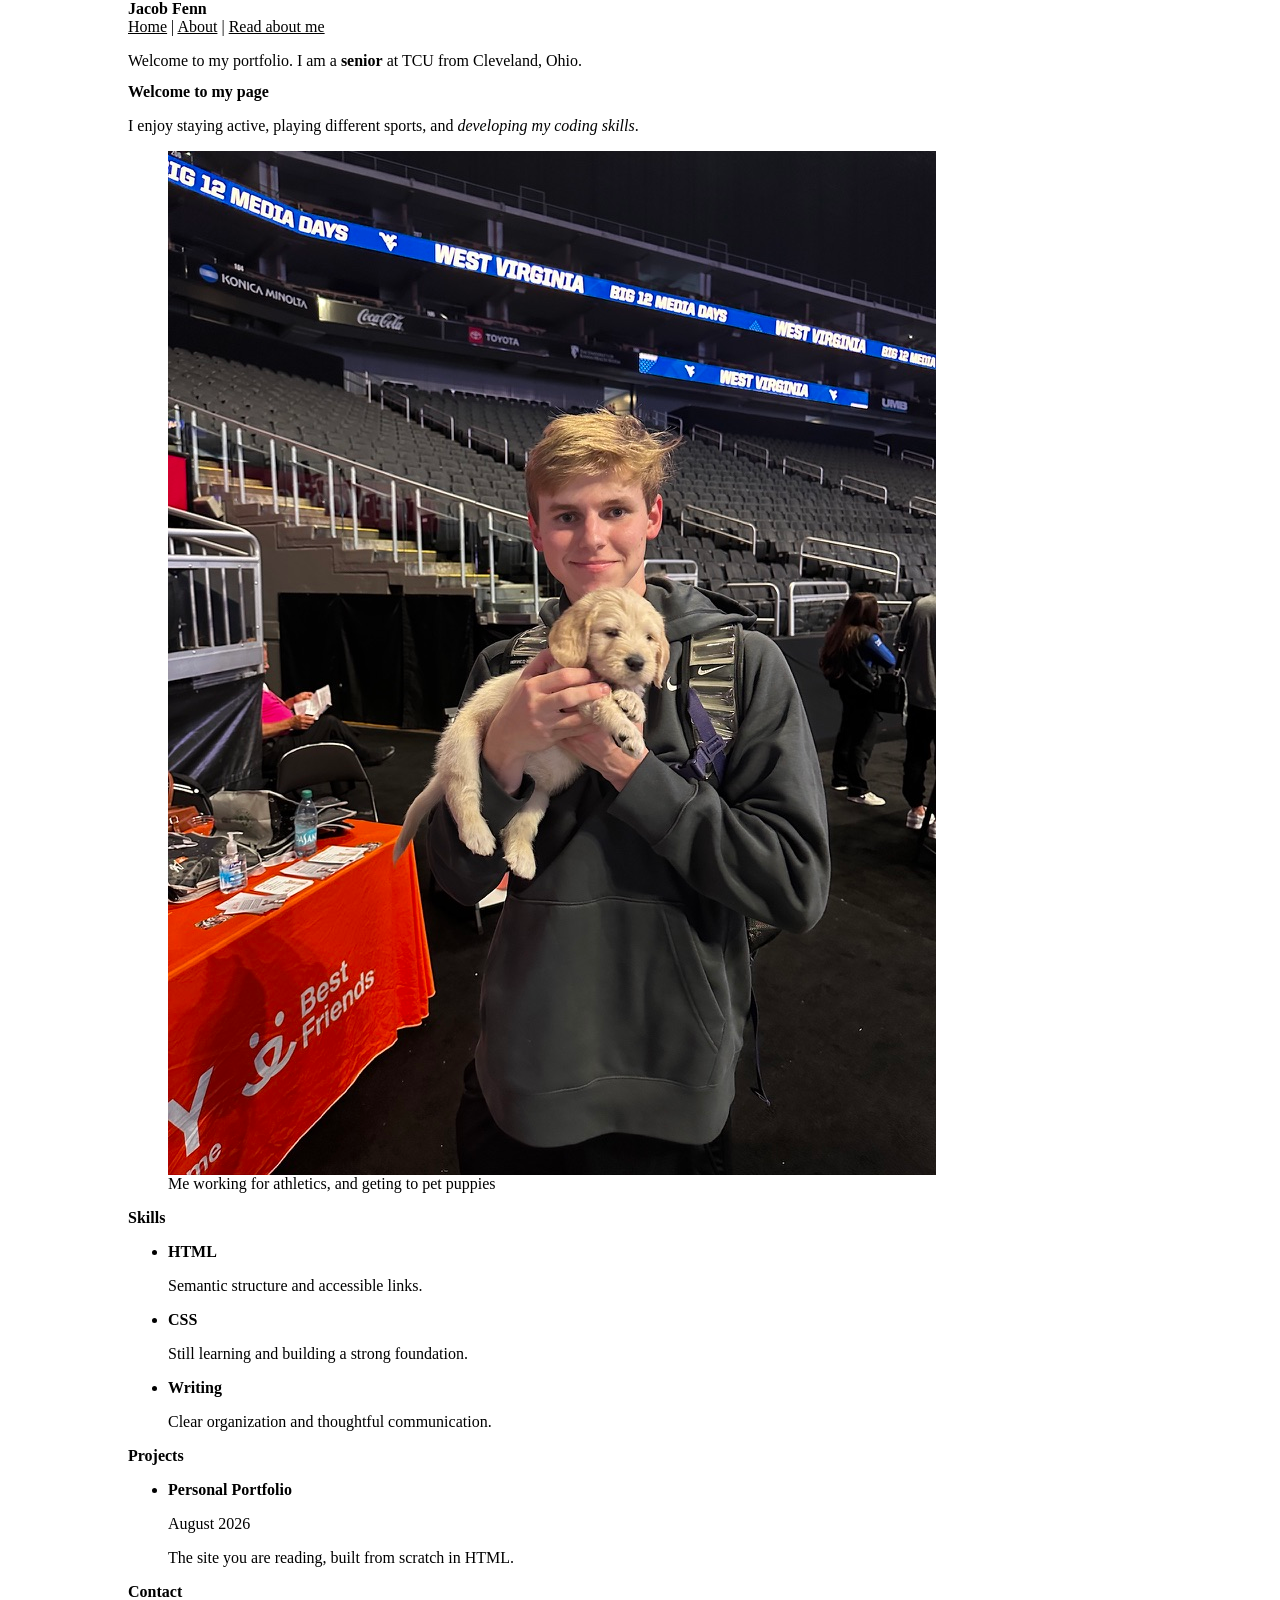
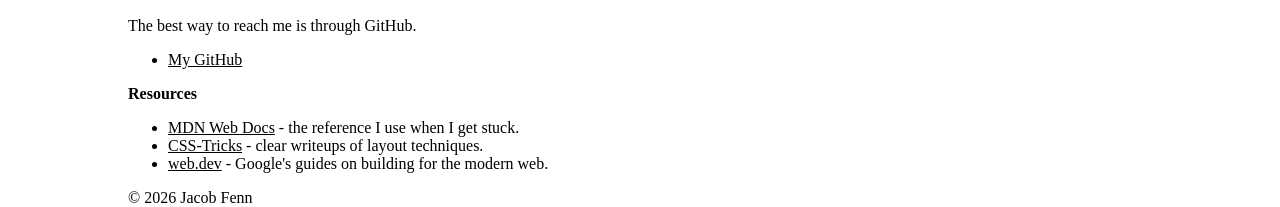
==== index.html @ 876f52a7 "Lab 5 - Linking htmls" ====
<link rel="stylesheet" href="css/styles.css">

<!DOCTYPE html>

<html lang="en">

<head>

    <meta charset="UTF-8">
    <meta name="viewport" content="width=device-width, initial-scale=1.0">
    <title>Jacob Fenn | Home</title>

</head>
<body>
    <header>
        <h1>Jacob Fenn</h1>

        <nav>
            <a href="index.html">Home</a> |
            <a href="about.html">About</a> |
            <a href="#about">Read about me</a>
        </nav>

        <p>
            Welcome to my portfolio. I am a <strong>senior</strong> at TCU from Cleveland, Ohio.
        </p>
    </header>



    <main>
        <section>
            <h2 id="about">Welcome to my page</h2>
            <p>
                I enjoy staying active, playing different sports, and <em>developing
                my coding skills</em>.
            </p>
        </section>

        <figure>
            <img src="images/jacob-with-dog.jpeg" alt="Jacob holding a small dog inside a sports arena" style="max-width: 100%">

            <figcaption>Me working for athletics, and geting to pet puppies</figcaption>
        </figure>

        <section id="skills">
            <h2>Skills</h2>
            <ul class="skills-grid">


                <li class="skill-card">
                    <h3>HTML</h3>
                    <p>Semantic structure and accessible links.</p>
                </li>
                <li class="skill-card">
                    <h3>CSS</h3>
                    <p>Still learning and building a strong foundation.</p>
                </li>


                <li class="skill-card">
                    <h3>Writing</h3>
                    <p>Clear organization and thoughtful communication.</p>
                </li>
            </ul>
        </section>

        <section id="projects">

            <h2>Projects</h2>
            <ul class="project-list">
                <li class="project-card">
                    <h3>Personal Portfolio</h3>
                    <p><time datetime="2026-08">August 2026</time></p>
                    <p>The site you are reading, built from scratch in HTML.</p>
                </li>
            </ul>

        </section>

        <section id="contact">

            <h2>Contact</h2>


            <p>The best way to reach me is through GitHub.</p>
            <ul>
                <li><a href="https://github.com/jacobfenn" target="_blank" rel="noopener">My GitHub</a></li>
            </ul>

        </section>
    </main>

    <aside id="resources">
        <h2>Resources</h2>
        <ul>

            <li><a href="https://developer.mozilla.org/" target="_blank" rel="noopener">MDN Web Docs</a> - the reference I use when I get stuck.</li>
            <li><a href="https://css-tricks.com/" target="_blank" rel="noopener">CSS-Tricks</a> - clear writeups of layout techniques.</li>
            <li><a href="https://web.dev/" target="_blank" rel="noopener">web.dev</a> - Google's guides on building for the modern web.</li>
       
        </ul>
    </aside>


    <footer>
        
        <p>&copy; 2026 Jacob Fenn</p>


    </footer>


</body>
</html>
---- css/styles.css ----
<!DOCTYPE html>
<html lang="en">
<head>
    <meta charset="UTF-8">
    <meta name="viewport" content="width=device-width, initial-scale=1.0">
    <title>Document</title>
</head>
<body>

</body>
</html>

/* ==========================
   1. RESET
   ========================== */
*,
*::before,
*::after {
    box-sizing: border-box;
    margin: 0;
    padding: 0;
}

img {
    max-width: 100%;
    height: auto;
    display: block;
}

/* ==========================
   2. DESIGN TOKENS
   ========================== */
   :root {
    /* Color */
    /* Spacing - a modular scale */
    /* Typography */
    /*Layout */
    --page-width: 64rem;
    --reading-width: 70ch;
   }

/* ==========================
   3. BASE ELEMENT STYLES
   ========================== */
body {
    background-color: var(--color-bg);
    color: var(--color-text);
    font-size: var(--text-base);
    line-height: var(--leading-body);
}

h1 { font-size: var(--text-h1); line-height: var(--leading-heading); }
h2 { font-size: var(--text-h2); line-height: var(--leading-heading); }
h3 { font-size: var(--text-h3); line-height: var(--leading-heading); }

h1, h2, h3 { margin-bottom: var(--space-sm); }
p { margin-bottom: var(--space-md); }
p:last-child { margin-bottom: 0; }

a { color: var(--color-accent); }
/* ==========================
   4. LAYOUT
   ========================== */
   body {
    max-width: var(--page-width);
    margin: 0 auto;
    padding: var(--space-lg) var(--space-md);
}
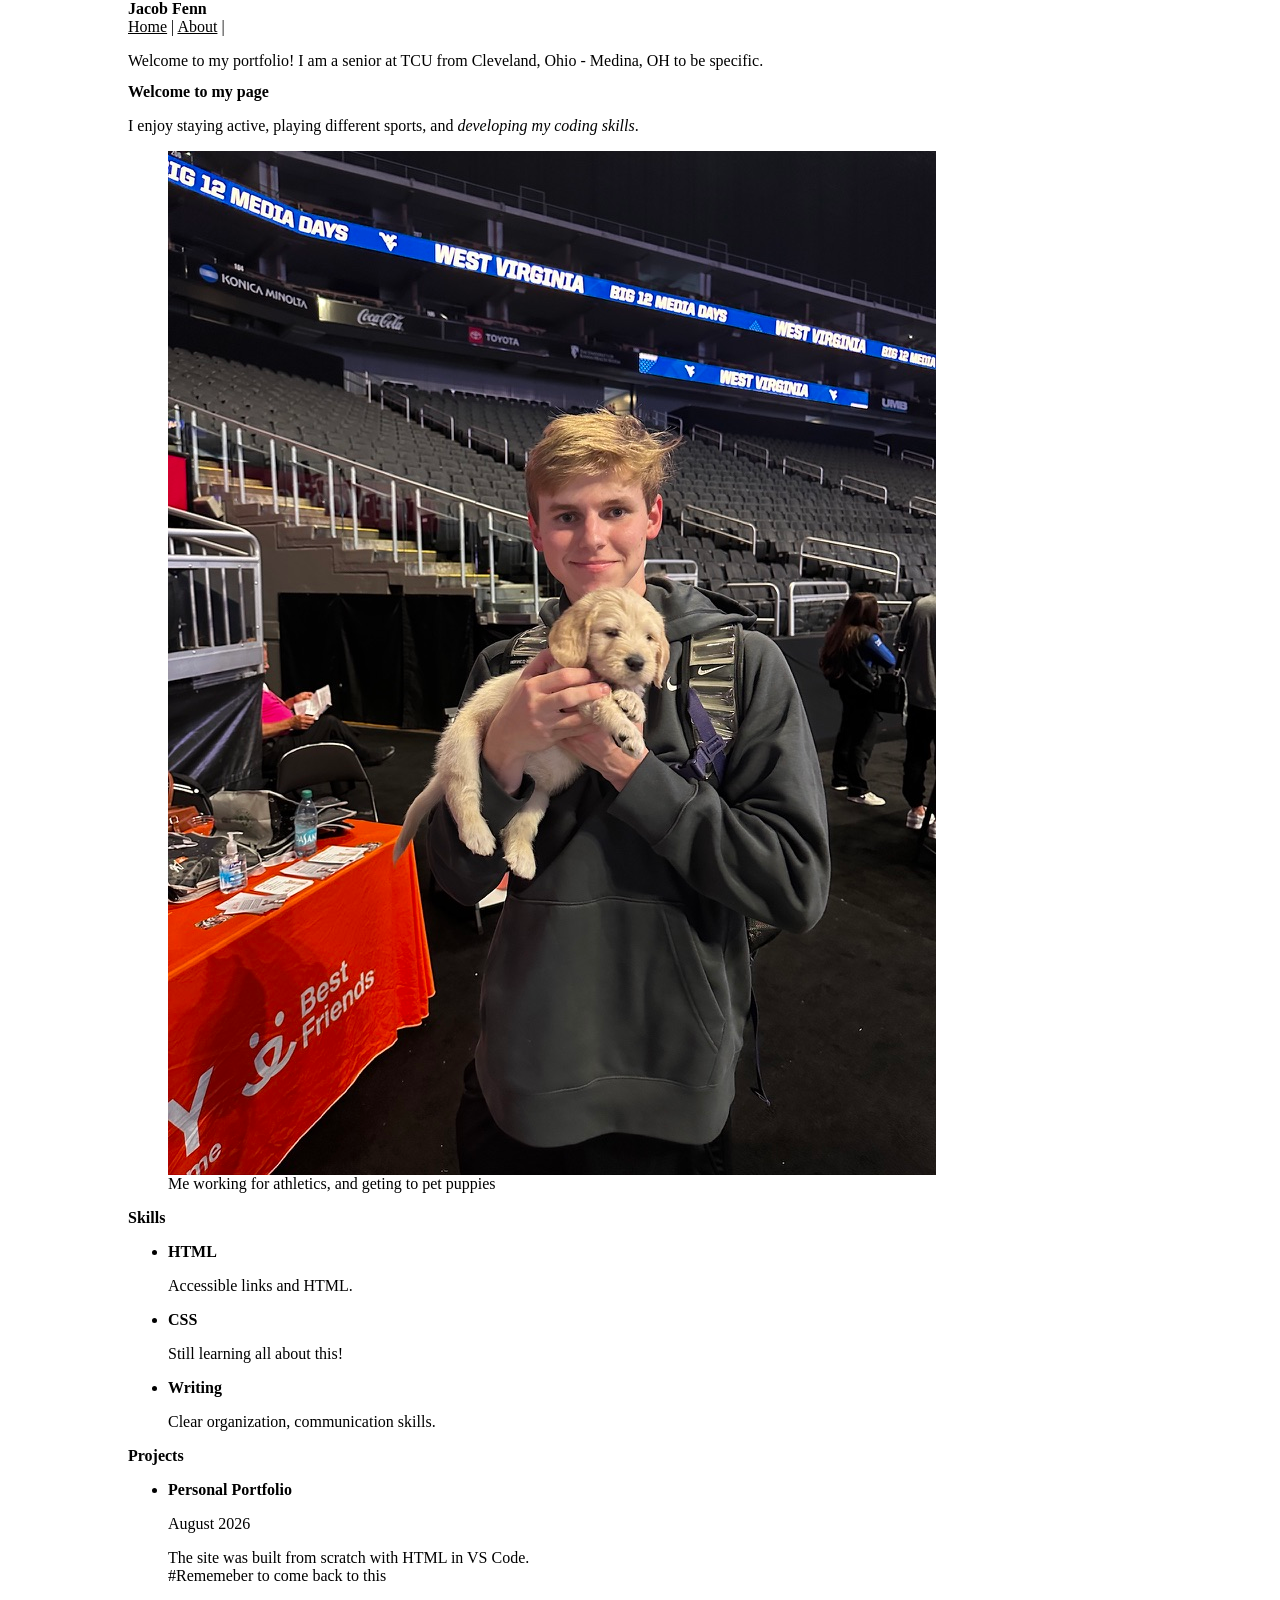
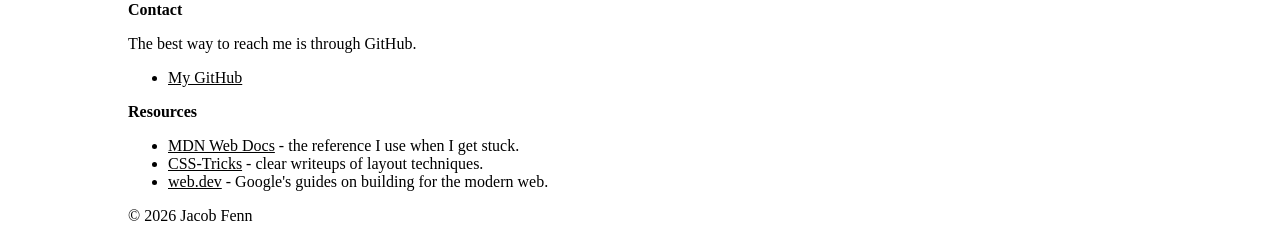
==== commit 877367f1: "Update index.html small tweaks" ====
--- a/index.html
+++ b/index.html
@@ -18,11 +18,10 @@
         <nav>
             <a href="index.html">Home</a> |
             <a href="about.html">About</a> |
-            <a href="#about">Read about me</a>
         </nav>
 
         <p>
-            Welcome to my portfolio. I am a <strong>senior</strong> at TCU from Cleveland, Ohio.
+            Welcome to my portfolio! I am a senior at TCU from Cleveland, Ohio - Medina, OH to be specific.
         </p>
     </header>
 
@@ -38,7 +37,7 @@
         </section>
 
         <figure>
-            <img src="images/jacob-with-dog.jpeg" alt="Jacob holding a small dog inside a sports arena" style="max-width: 100%">
+            <img src="images/jacob-with-dog.jpeg" alt="Me holding a small dog inside a sports arena" style="max-width: 100%">
 
             <figcaption>Me working for athletics, and geting to pet puppies</figcaption>
         </figure>
@@ -50,17 +49,21 @@
 
                 <li class="skill-card">
                     <h3>HTML</h3>
-                    <p>Semantic structure and accessible links.</p>
+                    <p>Accessible links and HTML.</p>
                 </li>
                 <li class="skill-card">
                     <h3>CSS</h3>
-                    <p>Still learning and building a strong foundation.</p>
+                    <p>Still learning all about this!</p>
                 </li>
 
 
                 <li class="skill-card">
                     <h3>Writing</h3>
-                    <p>Clear organization and thoughtful communication.</p>
+                    <p>Clear organization, communication skills.</p>
+
+
+
+
                 </li>
             </ul>
         </section>
@@ -69,10 +72,13 @@
 
             <h2>Projects</h2>
             <ul class="project-list">
+
                 <li class="project-card">
                     <h3>Personal Portfolio</h3>
                     <p><time datetime="2026-08">August 2026</time></p>
-                    <p>The site you are reading, built from scratch in HTML.</p>
+                    <p>The site was built from scratch with HTML in VS Code.</p>
+
+#Rememeber to come back to this
                 </li>
             </ul>
 
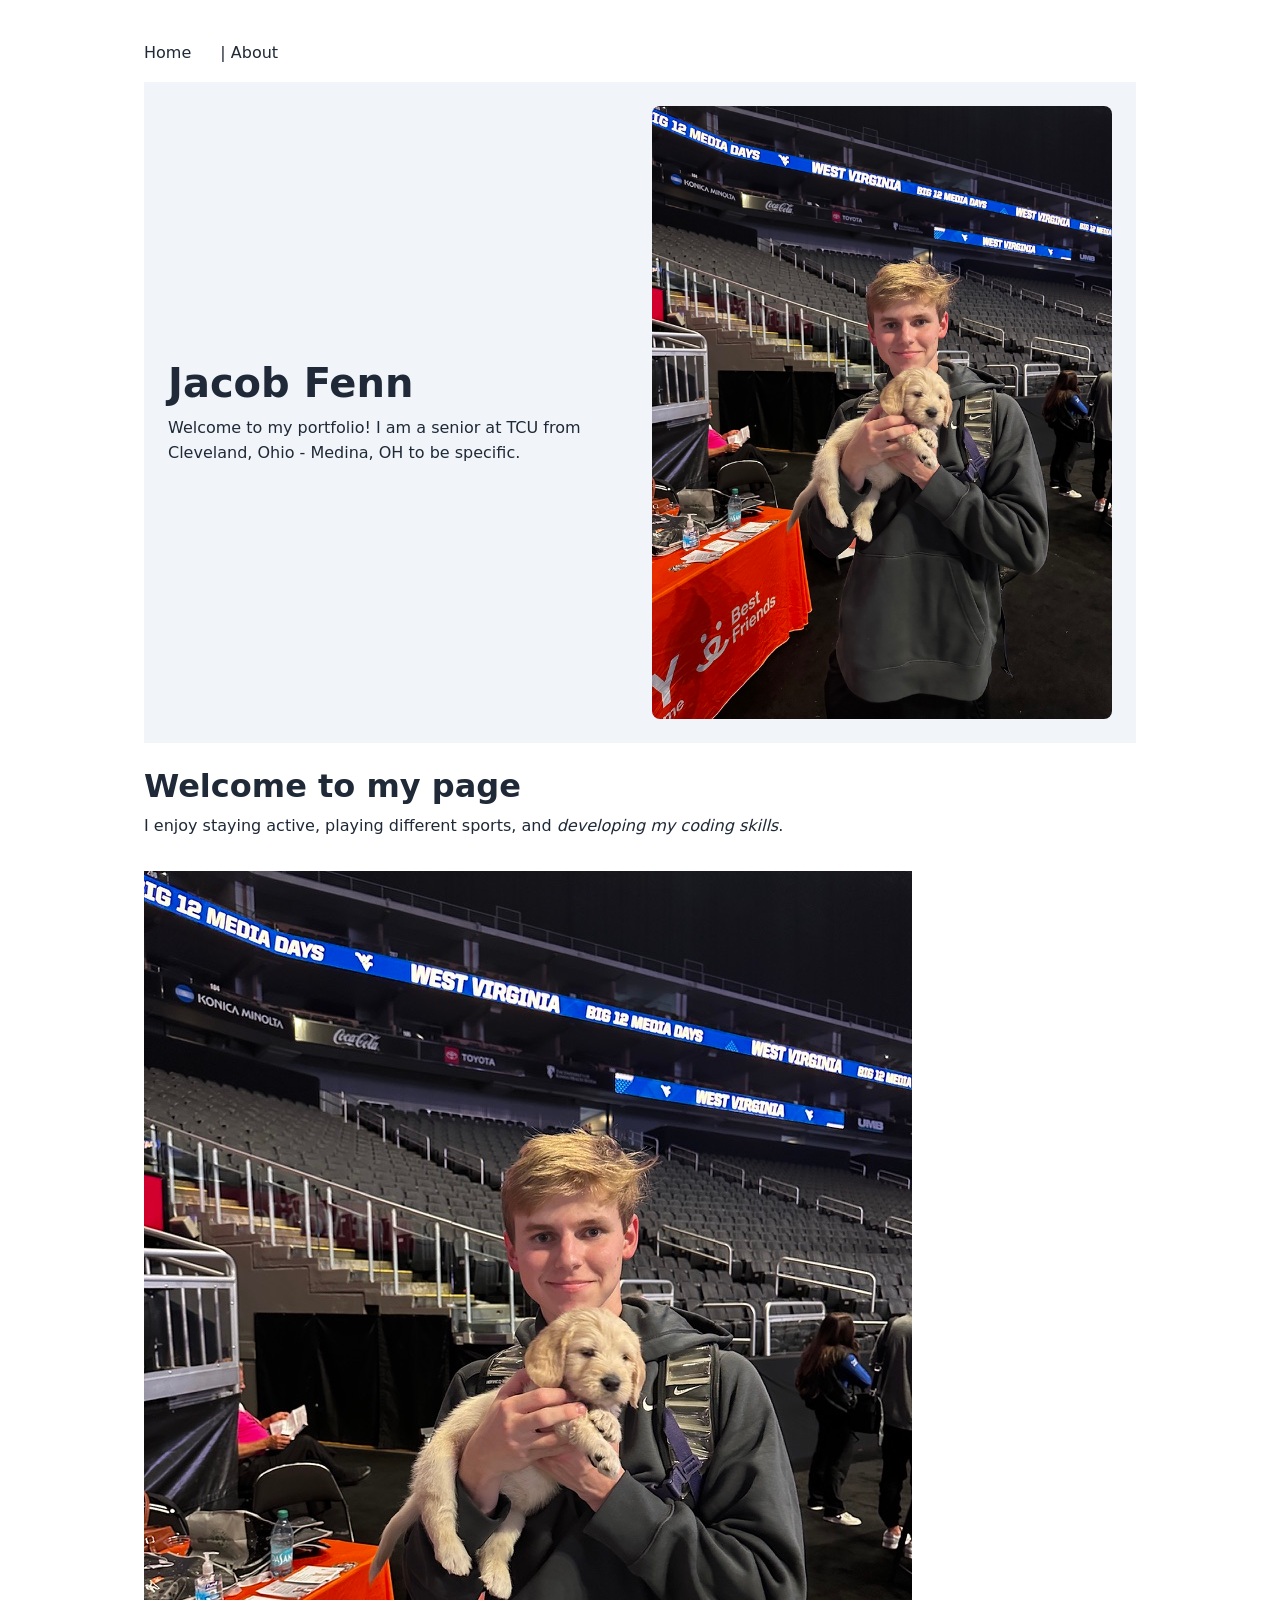
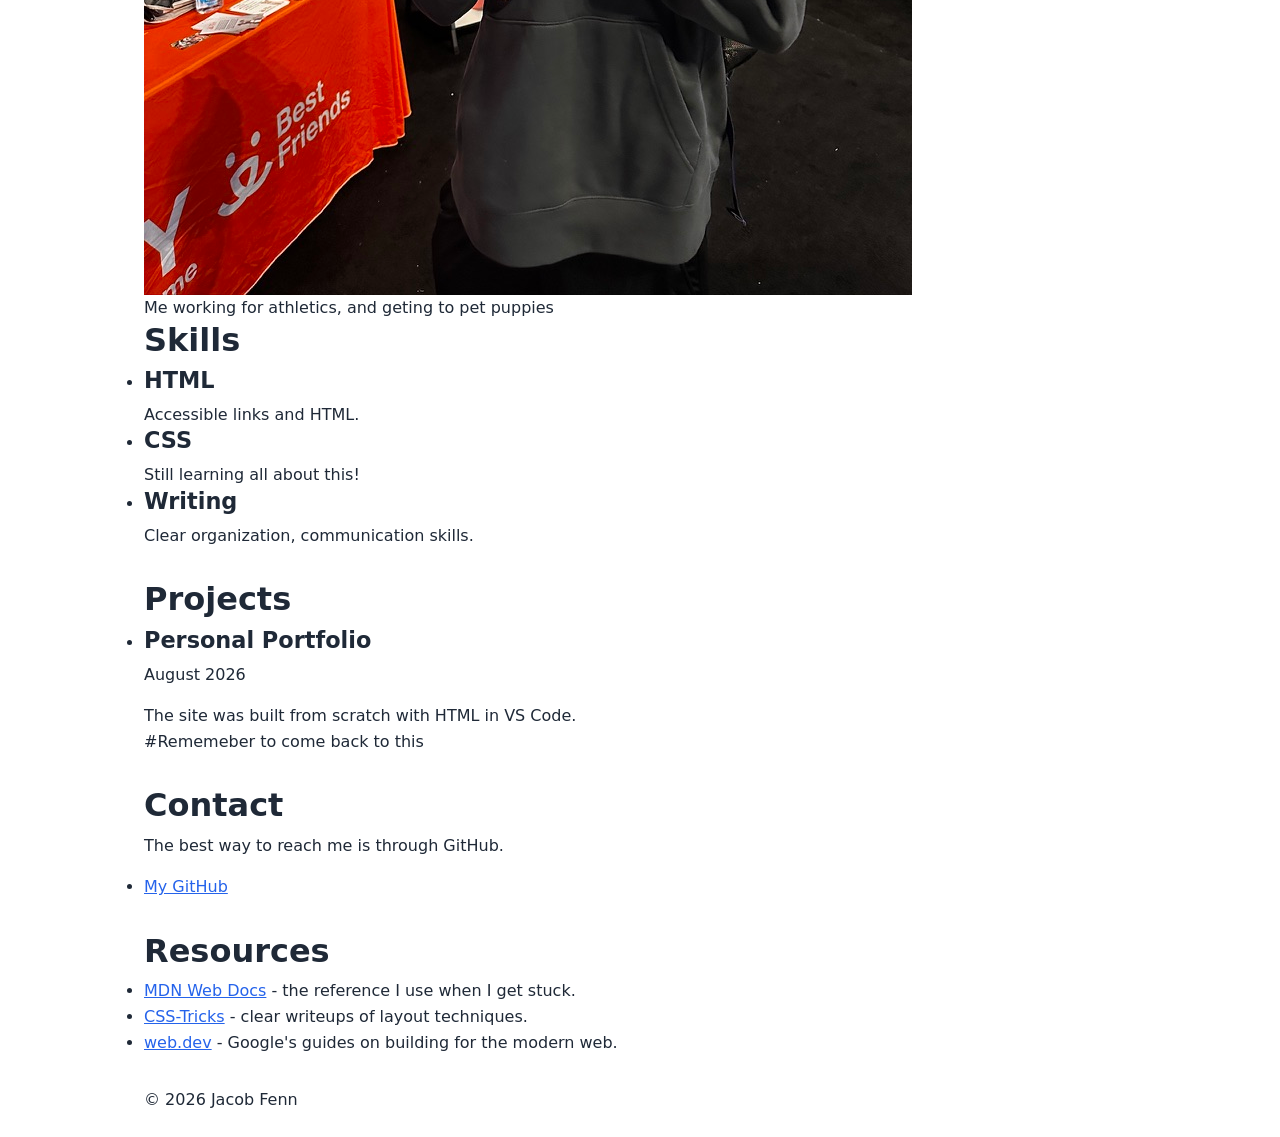
==== commit 01b18ce0: "lab06 changes" ====
--- a/index.html
+++ b/index.html
@@ -1,31 +1,26 @@
-<link rel="stylesheet" href="css/styles.css">
-
 <!DOCTYPE html>
-
 <html lang="en">
-
 <head>
-
     <meta charset="UTF-8">
-    <meta name="viewport" content="width=device-width, initial-scale=1.0">
+    <meta name="viewport" content="width=device-width, initial-scale=2.0">
     <title>Jacob Fenn | Home</title>
-
+    <link rel="stylesheet" href="css/styles.css">
 </head>
 <body>
+    <nav>
+        <a href="index.html">Home</a> |
+        <a href="about.html">About</a>
+    </nav>
+
     <header>
-        <h1>Jacob Fenn</h1>
-
-        <nav>
-            <a href="index.html">Home</a> |
-            <a href="about.html">About</a> |
-        </nav>
-
-        <p>
-            Welcome to my portfolio! I am a senior at TCU from Cleveland, Ohio - Medina, OH to be specific.
-        </p>
+        <div class="header-text">
+            <h1>Jacob Fenn</h1>
+            <p>Welcome to my portfolio! I am a senior at TCU from Cleveland, Ohio - Medina, OH to be specific.</p>
+        </div>
+        <div class="header-pic">
+            <img src="images/jacob-with-dog.jpeg" alt="Portrait of Jacob Fenn">
+        </div>
     </header>
-
-
 
     <main>
         <section>
--- a/css/styles.css
+++ b/css/styles.css
@@ -1,15 +1,3 @@
-<!DOCTYPE html>
-<html lang="en">
-<head>
-    <meta charset="UTF-8">
-    <meta name="viewport" content="width=device-width, initial-scale=1.0">
-    <title>Document</title>
-</head>
-<body>
-
-</body>
-</html>
-
 /* ==========================
    1. RESET
    ========================== */
@@ -30,14 +18,28 @@
 /* ==========================
    2. DESIGN TOKENS
    ========================== */
-   :root {
-    /* Color */
-    /* Spacing - a modular scale */
-    /* Typography */
-    /*Layout */
+:root {
     --page-width: 64rem;
     --reading-width: 70ch;
-   }
+    --font-stack: system-ui, 'Segoe UI', Tahoma, sans-serif;
+    --color-bg: #ffffff;
+    --color-surface: #ffffff;
+    --color-surface-alt: #f1f5f9;
+    --color-text: #1f2937;
+    --color-accent: #2563eb;
+    --color-muted: #6b7280;
+    --space-sm: 0.5rem;
+    --space-md: 1rem;
+    --space-lg: 1.5rem;
+    --space-xl: 2rem;
+    --text-base: 1rem;
+    --leading-body: 1.6;
+    --text-h1: 2.5rem;
+    --text-h2: 2rem;
+    --text-h3: 1.4rem;
+    --leading-heading: 1.2;
+    --radius-md: 8px;
+}
 
 /* ==========================
    3. BASE ELEMENT STYLES
@@ -45,6 +47,7 @@
 body {
     background-color: var(--color-bg);
     color: var(--color-text);
+    font-family: var(--font-stack);
     font-size: var(--text-base);
     line-height: var(--leading-body);
 }
@@ -58,11 +61,55 @@
 p:last-child { margin-bottom: 0; }
 
 a { color: var(--color-accent); }
+
 /* ==========================
    4. LAYOUT
    ========================== */
-   body {
+body {
     max-width: var(--page-width);
     margin: 0 auto;
     padding: var(--space-lg) var(--space-md);
 }
+
+header {
+    display: flex;
+    align-items: center;
+    gap: var(--space-lg);
+    padding: var(--space-lg);
+    background-color: var(--color-surface-alt);
+    margin-bottom: var(--space-lg);
+}
+
+.header-text { flex: 1; }
+
+.header-pic {
+    flex: 1;
+    background-color: var(--color-surface);
+    min-height: 18rem;
+    border-radius: var(--radius-md);
+    display: flex;
+    align-items: center;
+    justify-content: center;
+    color: var(--color-muted);
+}
+
+.header-pic img {
+    width: 100%;
+    height: 100%;
+    object-fit: cover;
+    border-radius: var(--radius-md);
+}
+
+nav {
+    padding: var(--space-md) 0;
+}
+
+nav a {
+    color: var(--color-text);
+    text-decoration: none;
+    margin-right: var(--space-lg);
+}
+
+nav a:hover { color: var(--color-accent); }
+
+section, aside { margin-bottom: var(--space-xl); }
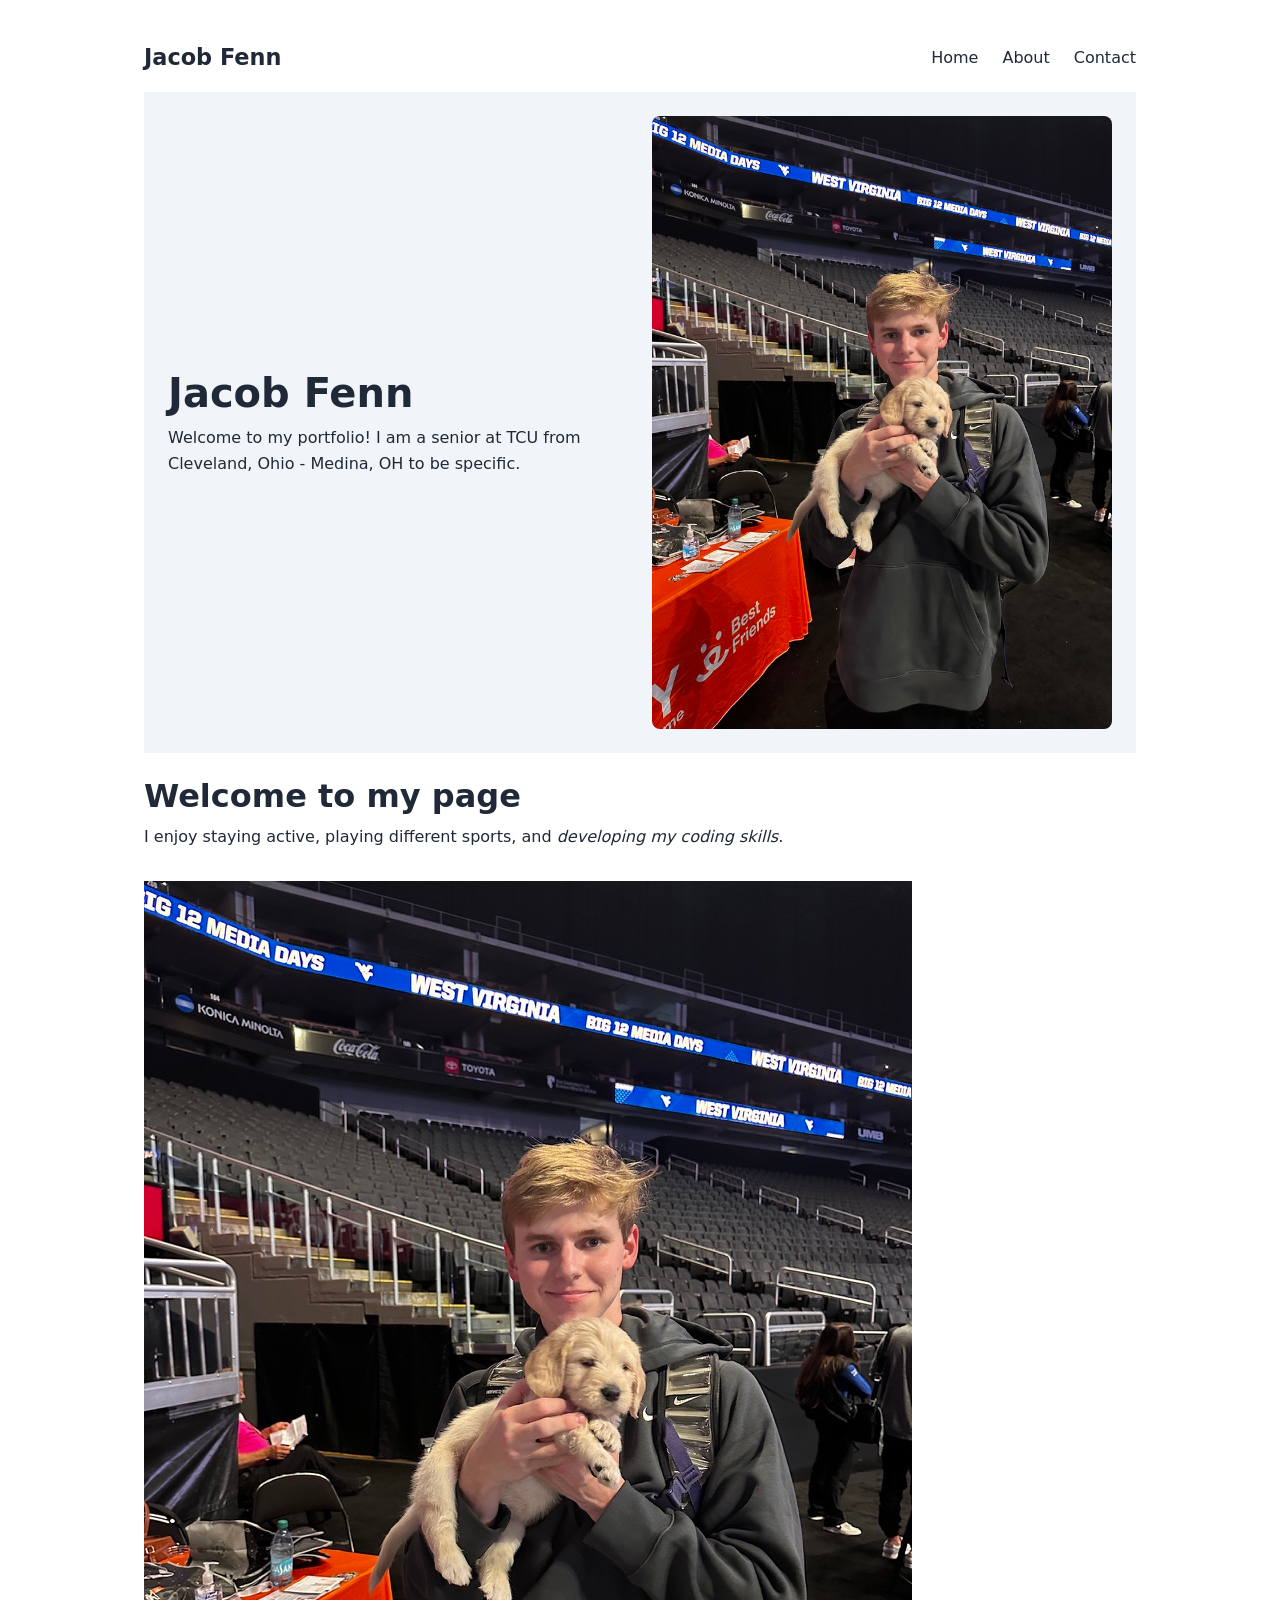
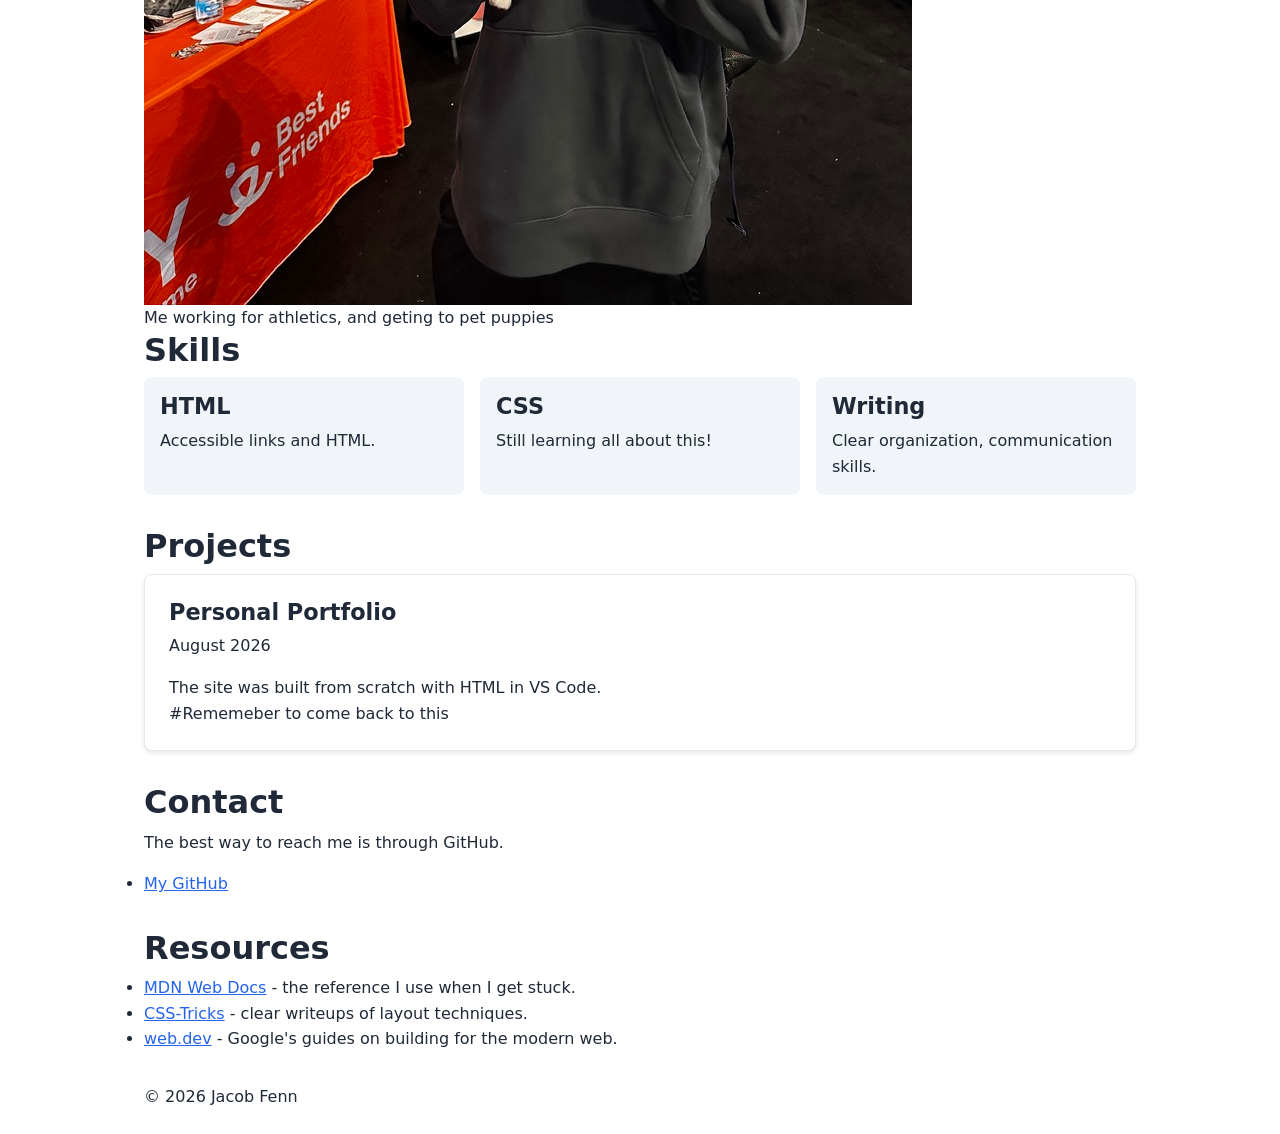
==== commit 8c5e61a8: "important changes - Lab 7 follow along" ====
--- a/index.html
+++ b/index.html
@@ -7,9 +7,13 @@
     <link rel="stylesheet" href="css/styles.css">
 </head>
 <body>
-    <nav>
-        <a href="index.html">Home</a> |
-        <a href="about.html">About</a>
+    <nav class="nav-container">
+        <a href="index.html" class="logo">Jacob Fenn</a>
+        <div class="nav-links">
+            <a href="index.html">Home</a>
+            <a href="about.html">About</a>
+            <a href="index.html#contact">Contact</a>
+        </div>
     </nav>
 
     <header>
--- a/css/styles.css
+++ b/css/styles.css
@@ -39,6 +39,9 @@
     --text-h3: 1.4rem;
     --leading-heading: 1.2;
     --radius-md: 8px;
+
+    --color-border: #e5e7eb;
+    --shadow-sm: 0 2px 4px rgba(0, 0, 0, 0.1);
 }
 
 /* ==========================
@@ -78,14 +81,19 @@
     padding: var(--space-lg);
     background-color: var(--color-surface-alt);
     margin-bottom: var(--space-lg);
-}
-
-.header-text { flex: 1; }
+    flex-wrap: wrap;
+}
+
+.header-text {
+    flex: 1;
+    min-width: 16rem;
+}
 
 .header-pic {
     flex: 1;
     background-color: var(--color-surface);
     min-height: 18rem;
+    min-width: 16rem;
     border-radius: var(--radius-md);
     display: flex;
     align-items: center;
@@ -104,12 +112,93 @@
     padding: var(--space-md) 0;
 }
 
+.nav-container {
+    display: flex;
+    justify-content: space-between;
+    align-items: center;
+    flex-wrap: wrap;
+    gap: var(--space-md);
+}
+
+.nav-links {
+    display: flex;
+    gap: var(--space-lg);
+}
+
+.logo {
+    font-size: var(--text-h3);
+    font-weight: bold;
+    color: var(--color-text);
+    text-decoration: none;
+}
+
 nav a {
     color: var(--color-text);
     text-decoration: none;
-    margin-right: var(--space-lg);
 }
 
 nav a:hover { color: var(--color-accent); }
 
 section, aside { margin-bottom: var(--space-xl); }
+
+.skills-grid {
+    list-style: none;
+    padding-left: 0;
+    display: flex;
+    flex-wrap: wrap;
+    gap: var(--space-md);
+}
+
+.skill-card {
+    flex: 1;
+    min-width: 12rem;
+    padding: var(--space-md);
+    background-color: var(--color-surface-alt);
+    border-radius: var(--radius-md);
+}
+
+.about {
+    display: flex;
+    flex-wrap: wrap;
+    align-items: center;
+    gap: var(--space-lg);
+}
+
+.about-image {
+    flex: 1;
+    min-width: 16rem;
+    background-color: var(--color-surface-alt);
+    border-radius: var(--radius-md);
+    padding: var(--space-md);
+    display: flex;
+    align-items: center;
+    justify-content: center;
+    min-height: 14rem;
+}
+
+.about-image img {
+    width: 100%;
+    border-radius: var(--radius-md);
+}
+
+.about-text {
+    flex: 2;
+    min-width: 16rem;
+    max-width: var(--reading-width);
+}
+
+.project-list {
+    list-style: none;
+    padding-left: 0;
+    display: flex;
+    flex-direction: column;
+    gap: var(--space-lg);
+}
+
+.project-card {
+    padding: var(--space-lg);
+    background-color: var(--color-surface);
+    border: 1px solid var(--color-border);
+    border-radius: var(--radius-md);
+    box-shadow: var(--shadow-sm);
+}
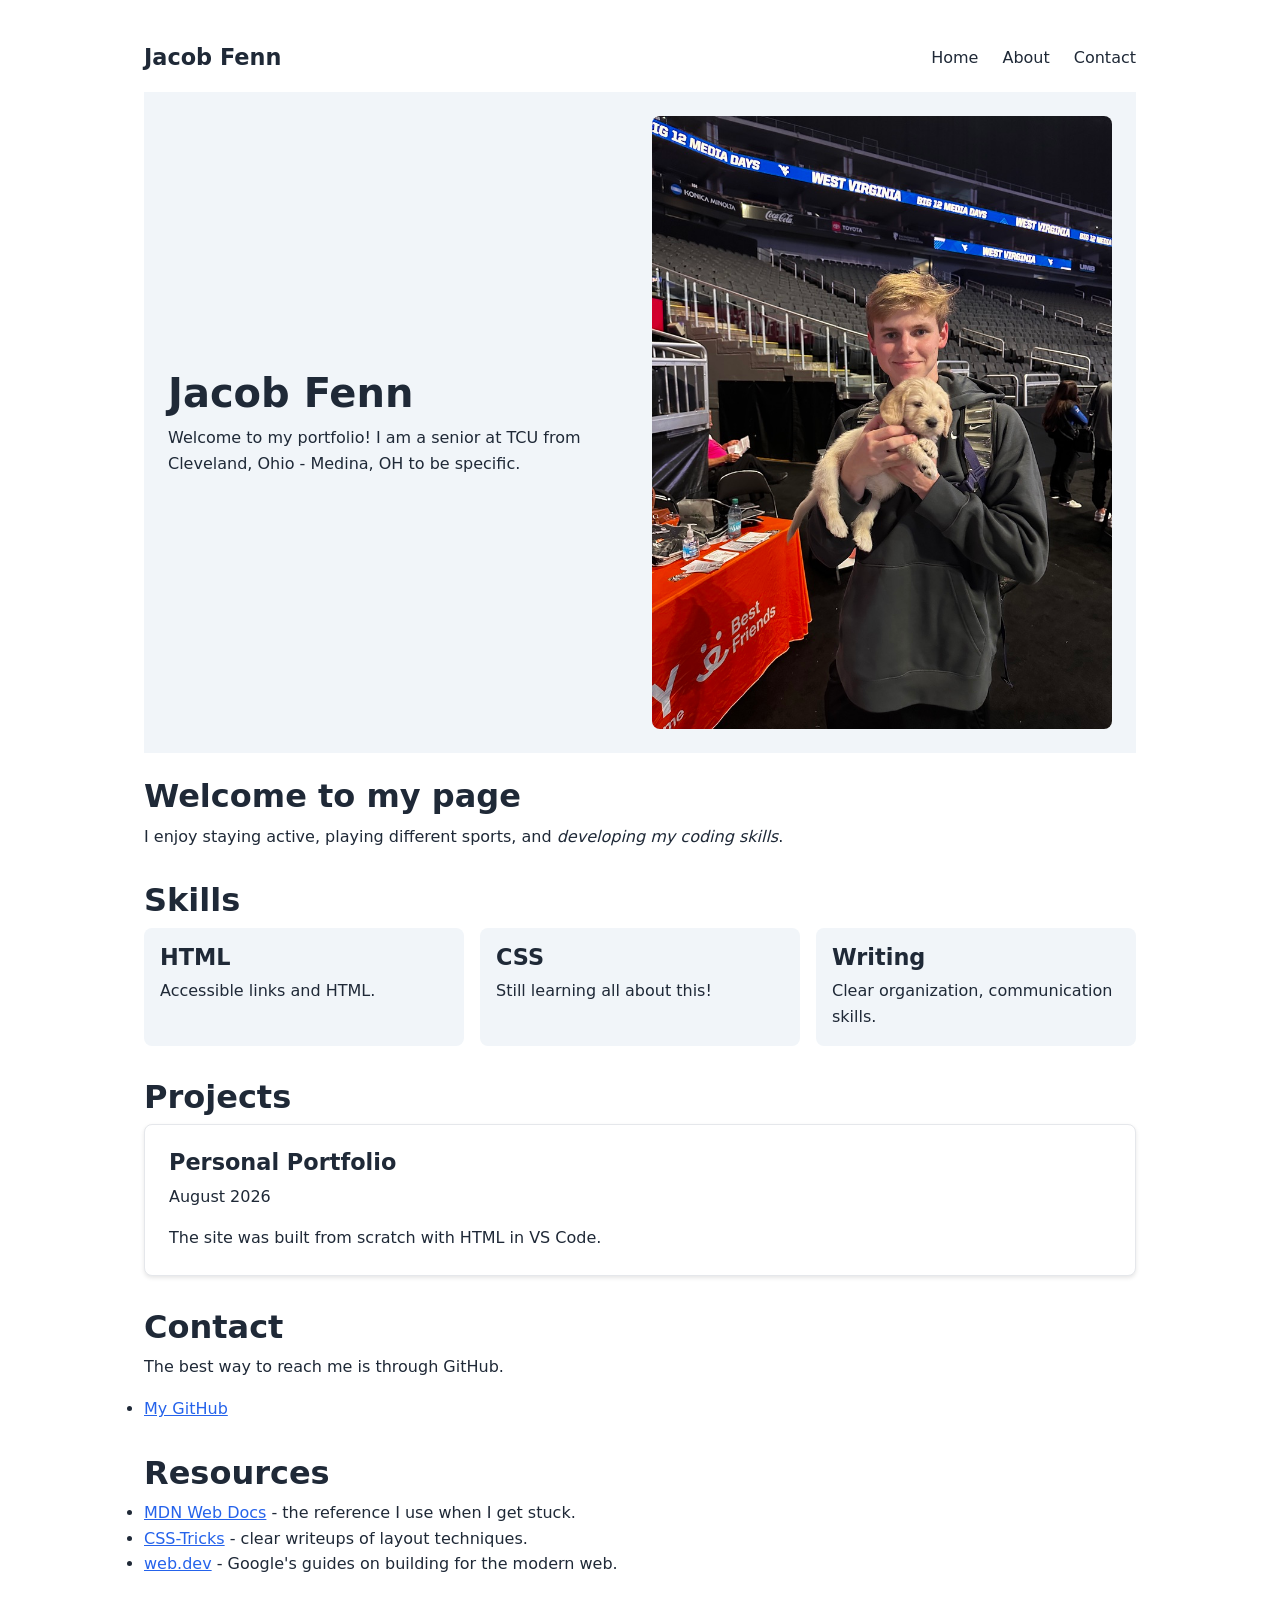
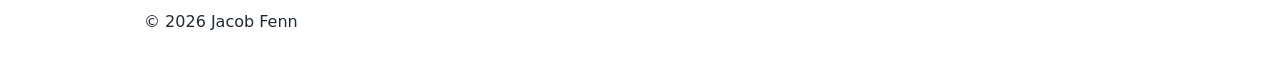
==== commit e9b0bd4f: "IMportant 8 Changes" ====
--- a/index.html
+++ b/index.html
@@ -2,28 +2,49 @@
 <html lang="en">
 <head>
     <meta charset="UTF-8">
+
     <meta name="viewport" content="width=device-width, initial-scale=2.0">
+
     <title>Jacob Fenn | Home</title>
+
     <link rel="stylesheet" href="css/styles.css">
+
 </head>
 <body>
     <nav class="nav-container">
+
         <a href="index.html" class="logo">Jacob Fenn</a>
+
         <div class="nav-links">
             <a href="index.html">Home</a>
             <a href="about.html">About</a>
             <a href="index.html#contact">Contact</a>
+
+
+
+
         </div>
+
+
+
     </nav>
 
     <header>
         <div class="header-text">
             <h1>Jacob Fenn</h1>
+
             <p>Welcome to my portfolio! I am a senior at TCU from Cleveland, Ohio - Medina, OH to be specific.</p>
         </div>
         <div class="header-pic">
+
+
             <img src="images/jacob-with-dog.jpeg" alt="Portrait of Jacob Fenn">
+
+
         </div>
+
+
+
     </header>
 
     <main>
@@ -33,15 +54,14 @@
                 I enjoy staying active, playing different sports, and <em>developing
                 my coding skills</em>.
             </p>
+
+
+
         </section>
 
-        <figure>
-            <img src="images/jacob-with-dog.jpeg" alt="Me holding a small dog inside a sports arena" style="max-width: 100%">
+        <section id="skills">
 
-            <figcaption>Me working for athletics, and geting to pet puppies</figcaption>
-        </figure>
 
-        <section id="skills">
             <h2>Skills</h2>
             <ul class="skills-grid">
 
@@ -56,6 +76,8 @@
                 </li>
 
 
+
+
                 <li class="skill-card">
                     <h3>Writing</h3>
                     <p>Clear organization, communication skills.</p>
@@ -65,21 +87,38 @@
 
                 </li>
             </ul>
+
         </section>
 
         <section id="projects">
 
             <h2>Projects</h2>
+
             <ul class="project-list">
 
-                <li class="project-card">
+                <li class="project-card featured">
+
+
                     <h3>Personal Portfolio</h3>
+
                     <p><time datetime="2026-08">August 2026</time></p>
+
+
                     <p>The site was built from scratch with HTML in VS Code.</p>
 
-#Rememeber to come back to this
+
+
                 </li>
             </ul>
+
+
+
+
+
+
+
+
+            
 
         </section>
 
--- a/css/styles.css
+++ b/css/styles.css
@@ -67,6 +67,10 @@
 
 /* ==========================
    4. LAYOUT
+   Breakpoints used in this file:
+     768px  — tablet and larger
+   (CSS variables cannot be used inside @media conditions,
+    so breakpoints are documented here instead of tokenized.)
    ========================== */
 body {
     max-width: var(--page-width);
@@ -144,14 +148,12 @@
 .skills-grid {
     list-style: none;
     padding-left: 0;
-    display: flex;
-    flex-wrap: wrap;
+    display: grid;
+    grid-template-columns: repeat(auto-fit, minmax(12rem, 1fr));
     gap: var(--space-md);
 }
 
 .skill-card {
-    flex: 1;
-    min-width: 12rem;
     padding: var(--space-md);
     background-color: var(--color-surface-alt);
     border-radius: var(--radius-md);
@@ -190,8 +192,8 @@
 .project-list {
     list-style: none;
     padding-left: 0;
-    display: flex;
-    flex-direction: column;
+    display: grid;
+    grid-template-columns: 1fr;
     gap: var(--space-lg);
 }
 
@@ -202,3 +204,8 @@
     border-radius: var(--radius-md);
     box-shadow: var(--shadow-sm);
 }
+
+@media (min-width: 768px) {
+    .project-list { grid-template-columns: 1fr 1fr; }
+    .project-card.featured { grid-column: span 2; }
+}
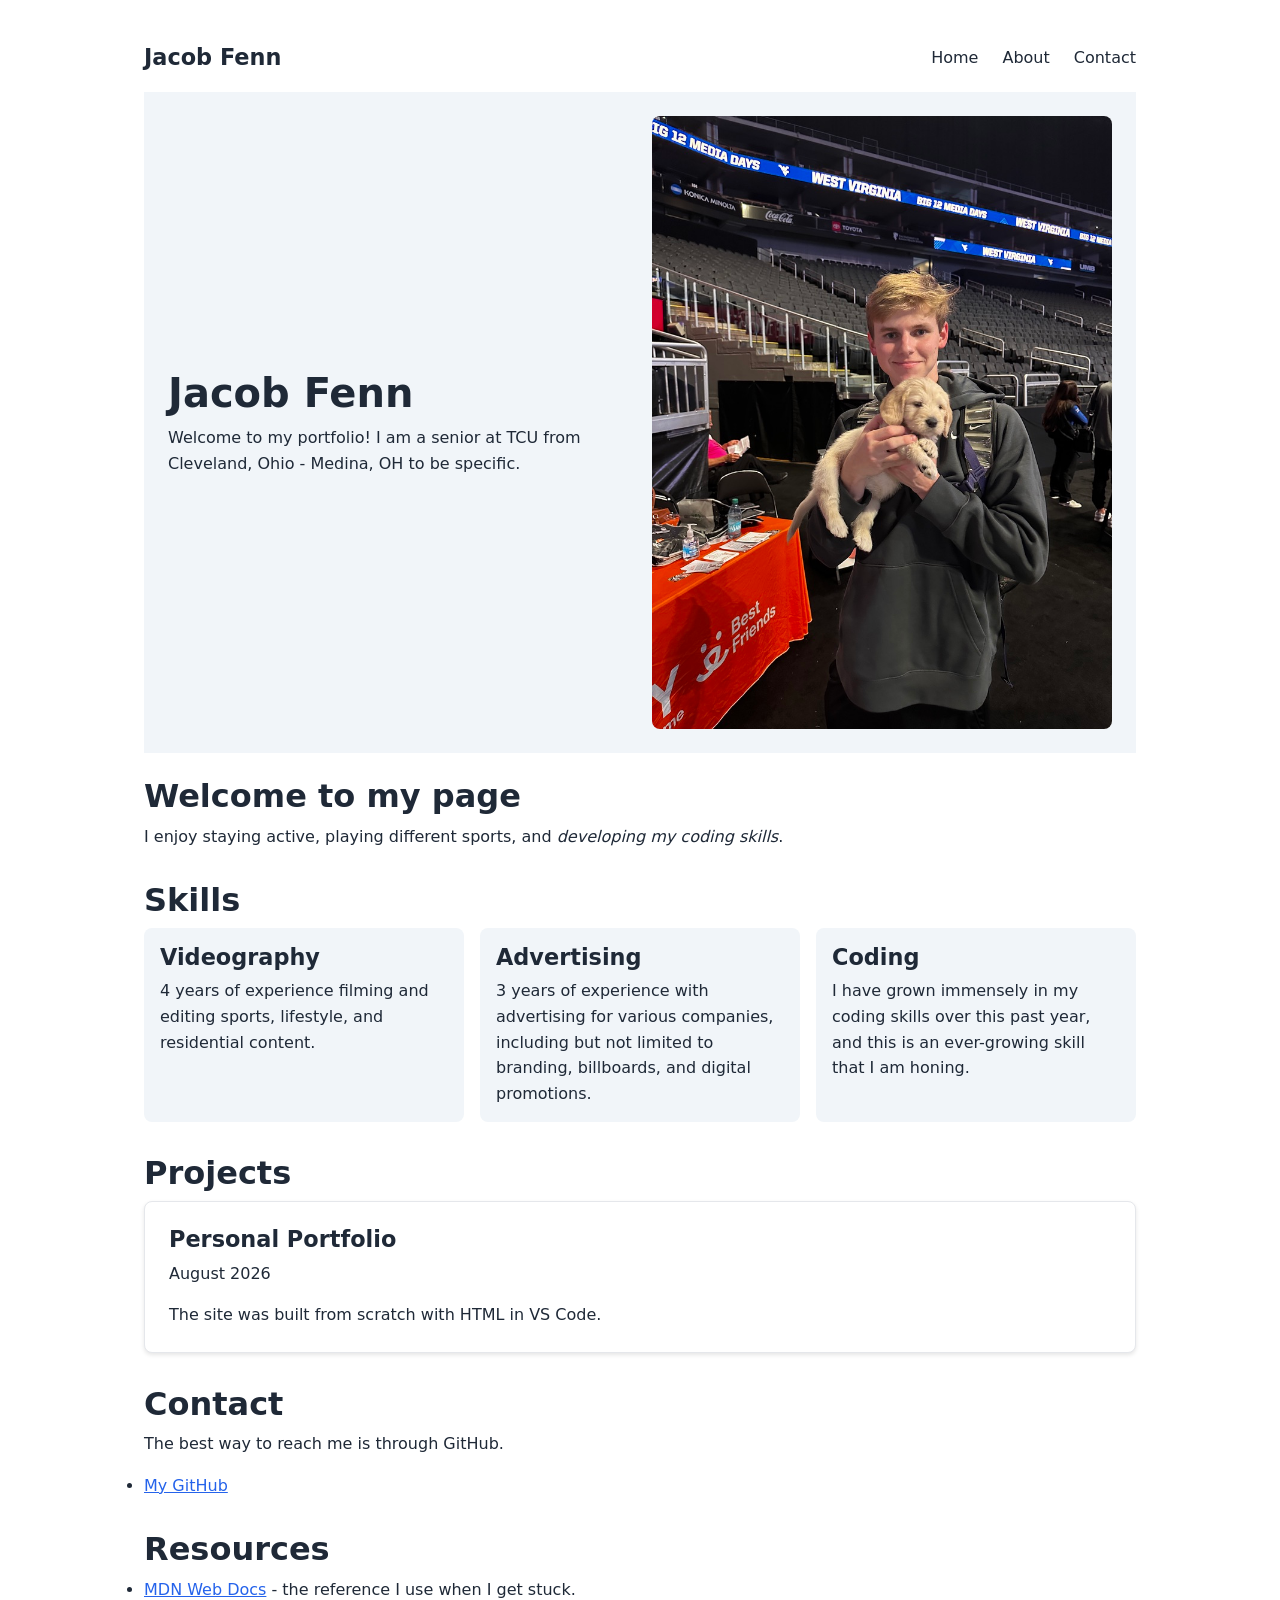
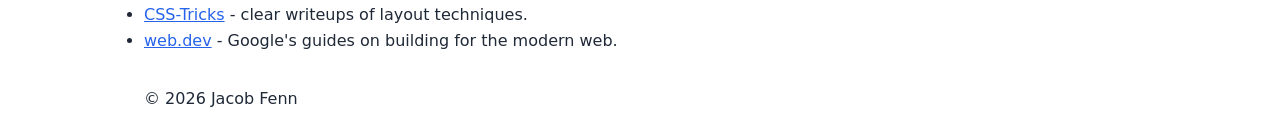
==== commit 4f557cd0: "Update index.html" ====
--- a/index.html
+++ b/index.html
@@ -67,20 +67,20 @@
 
 
                 <li class="skill-card">
-                    <h3>HTML</h3>
-                    <p>Accessible links and HTML.</p>
+                    <h3>Videography</h3>
+                    <p>4 years of experience filming and editing sports, lifestyle, and residential content.</p>
                 </li>
                 <li class="skill-card">
-                    <h3>CSS</h3>
-                    <p>Still learning all about this!</p>
+                    <h3>Advertising</h3>
+                    <p>3 years of experience with advertising for various companies, including but not limited to branding, billboards, and digital promotions.</p>
                 </li>
 
 
 
 
                 <li class="skill-card">
-                    <h3>Writing</h3>
-                    <p>Clear organization, communication skills.</p>
+                    <h3>Coding</h3>
+                    <p>I have grown immensely in my coding skills over this past year, and this is an ever-growing skill that I am honing.</p>
 
 
 
@@ -118,7 +118,7 @@
 
 
 
-            
+
 
         </section>
 
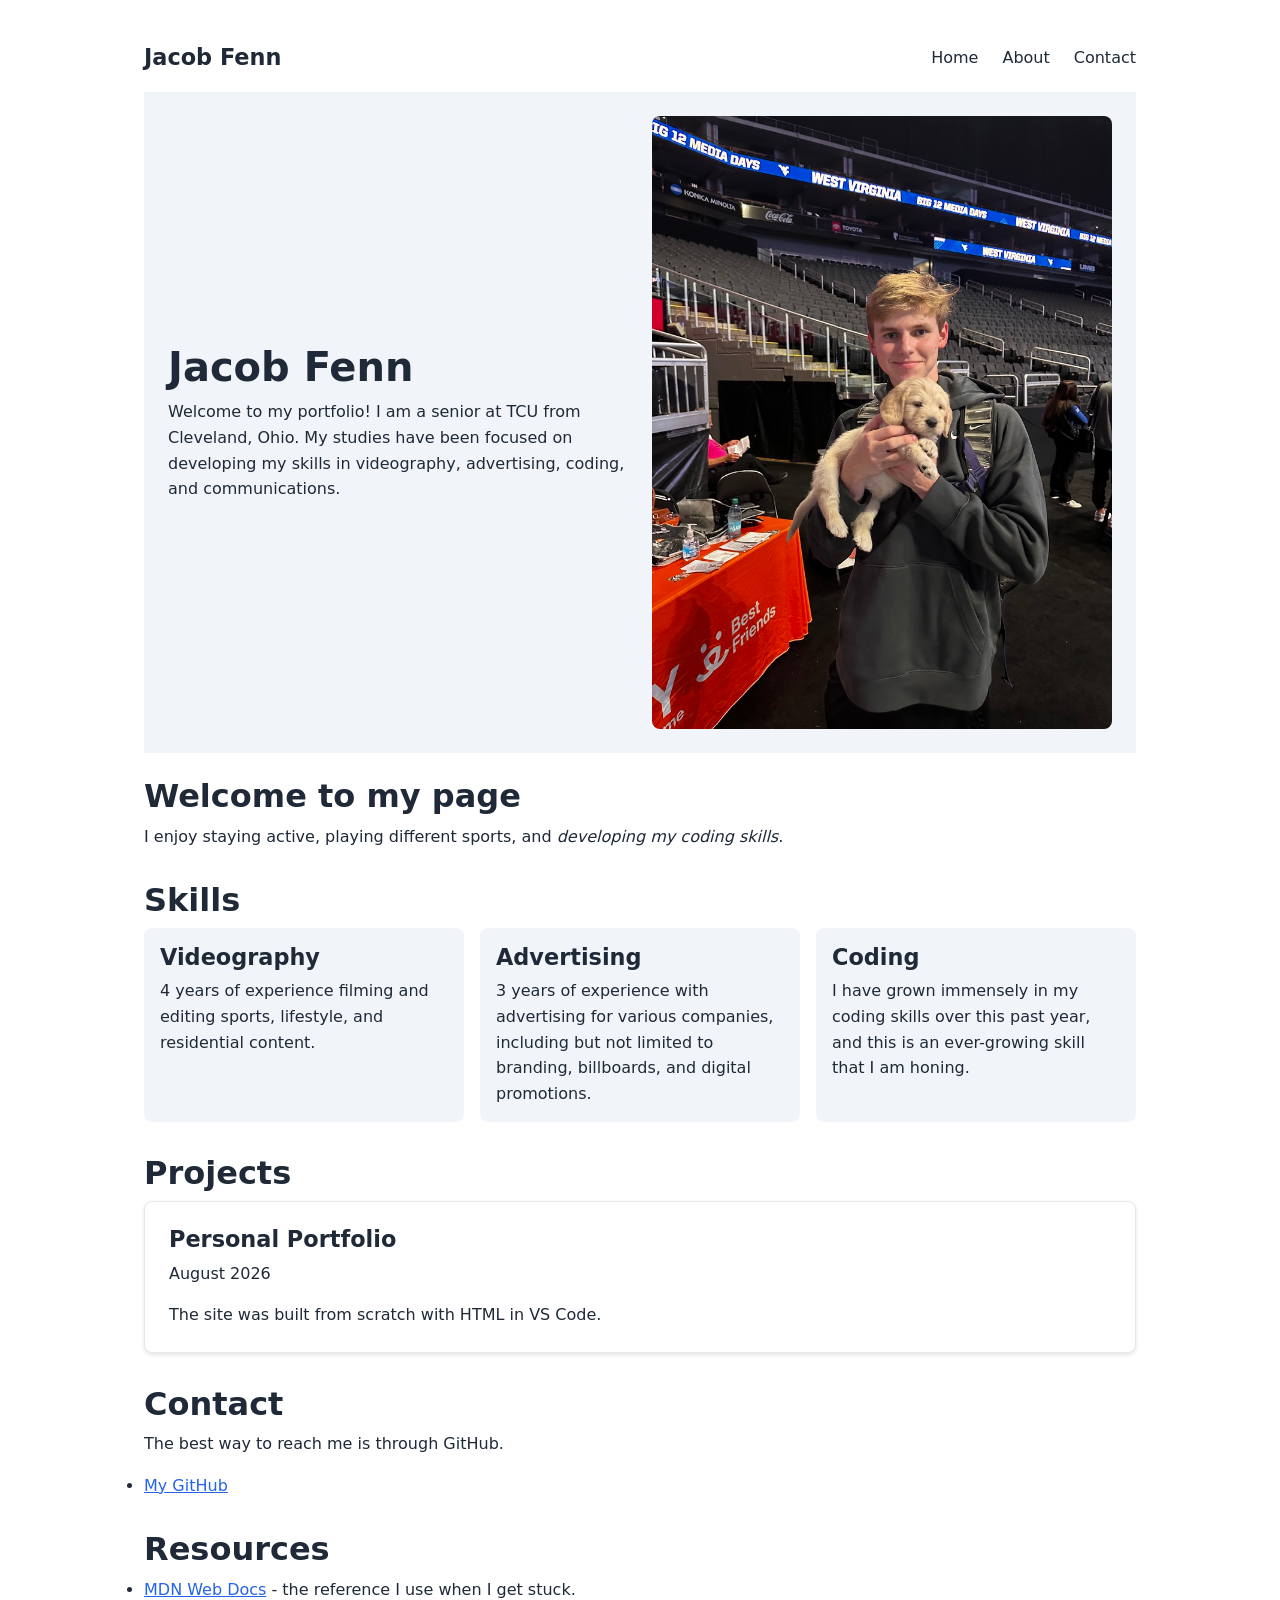
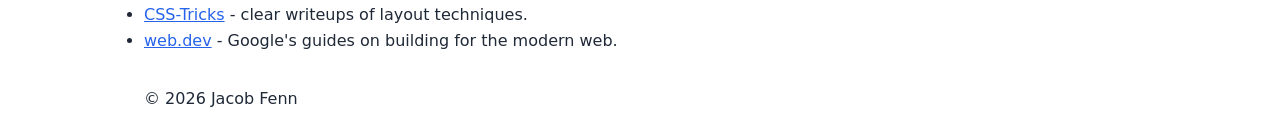
==== commit 1de0d0d6: "textual edits and code tweaks" ====
--- a/index.html
+++ b/index.html
@@ -33,7 +33,7 @@
         <div class="header-text">
             <h1>Jacob Fenn</h1>
 
-            <p>Welcome to my portfolio! I am a senior at TCU from Cleveland, Ohio - Medina, OH to be specific.</p>
+            <p>Welcome to my portfolio! I am a senior at TCU from Cleveland, Ohio. My studies have been focused on developing my skills in videography, advertising, coding, and communications.</p>
         </div>
         <div class="header-pic">
 
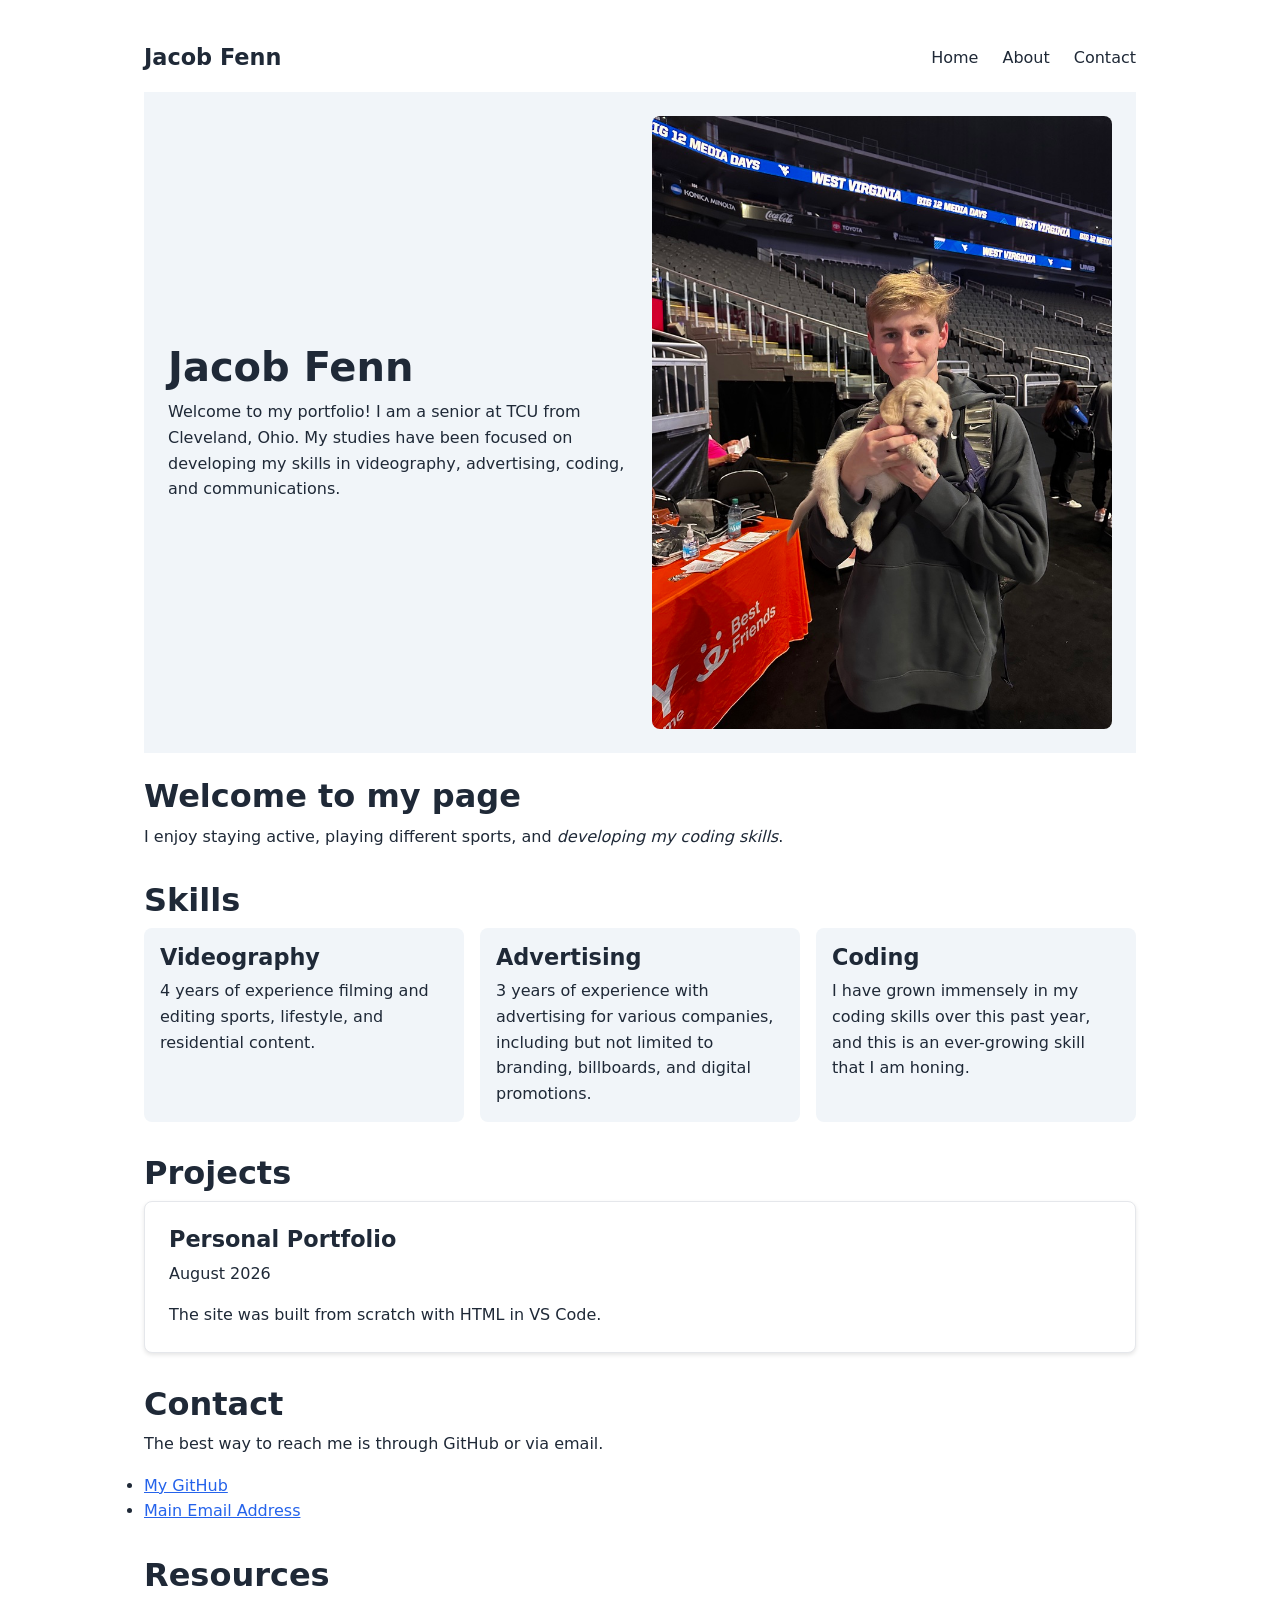
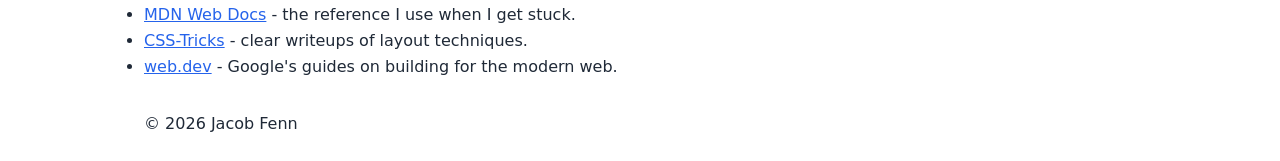
==== commit ac3bc0fa: "PUSH PUSH" ====
--- a/index.html
+++ b/index.html
@@ -127,9 +127,10 @@
             <h2>Contact</h2>
 
 
-            <p>The best way to reach me is through GitHub.</p>
+            <p>The best way to reach me is through GitHub or via email.</p>
             <ul>
                 <li><a href="https://github.com/jacobfenn" target="_blank" rel="noopener">My GitHub</a></li>
+                <li><a href="mailto:j.fenn@tcu.edu">Main Email Address</a></li>
             </ul>
 
         </section>
